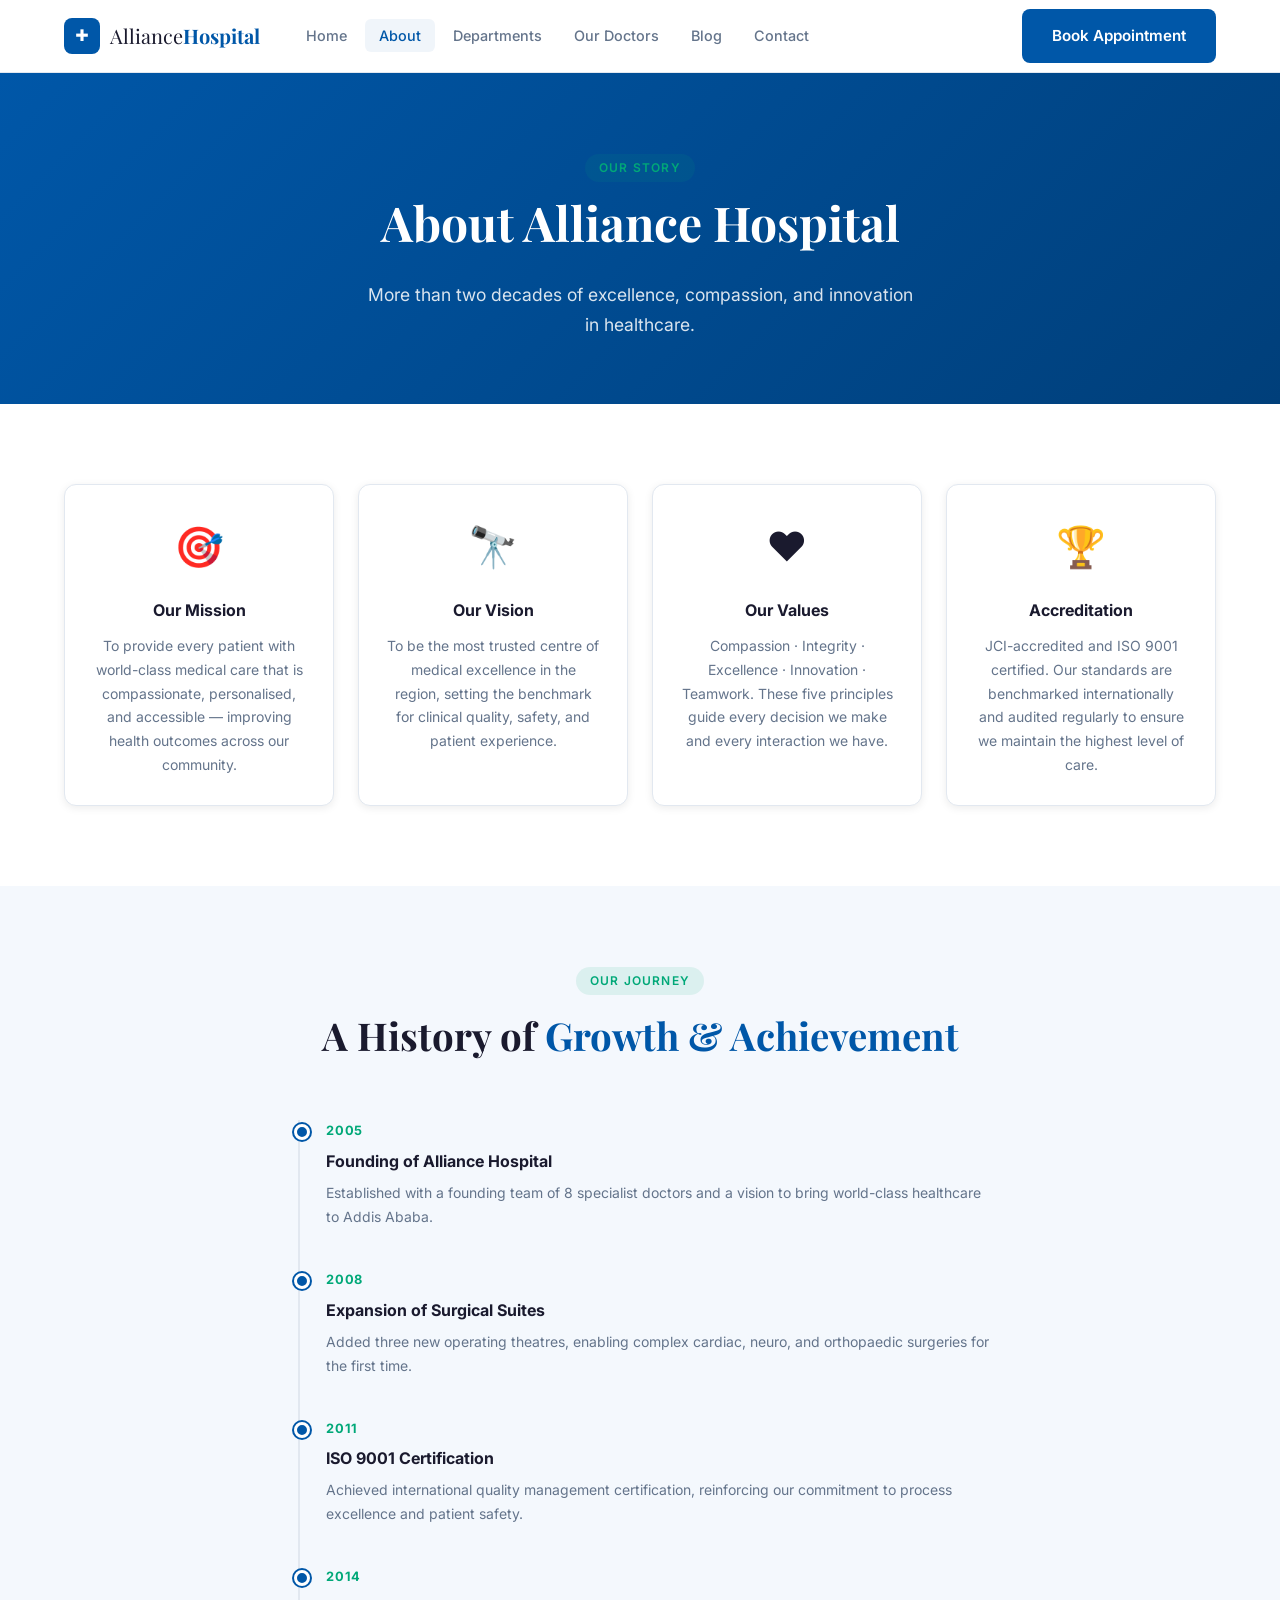
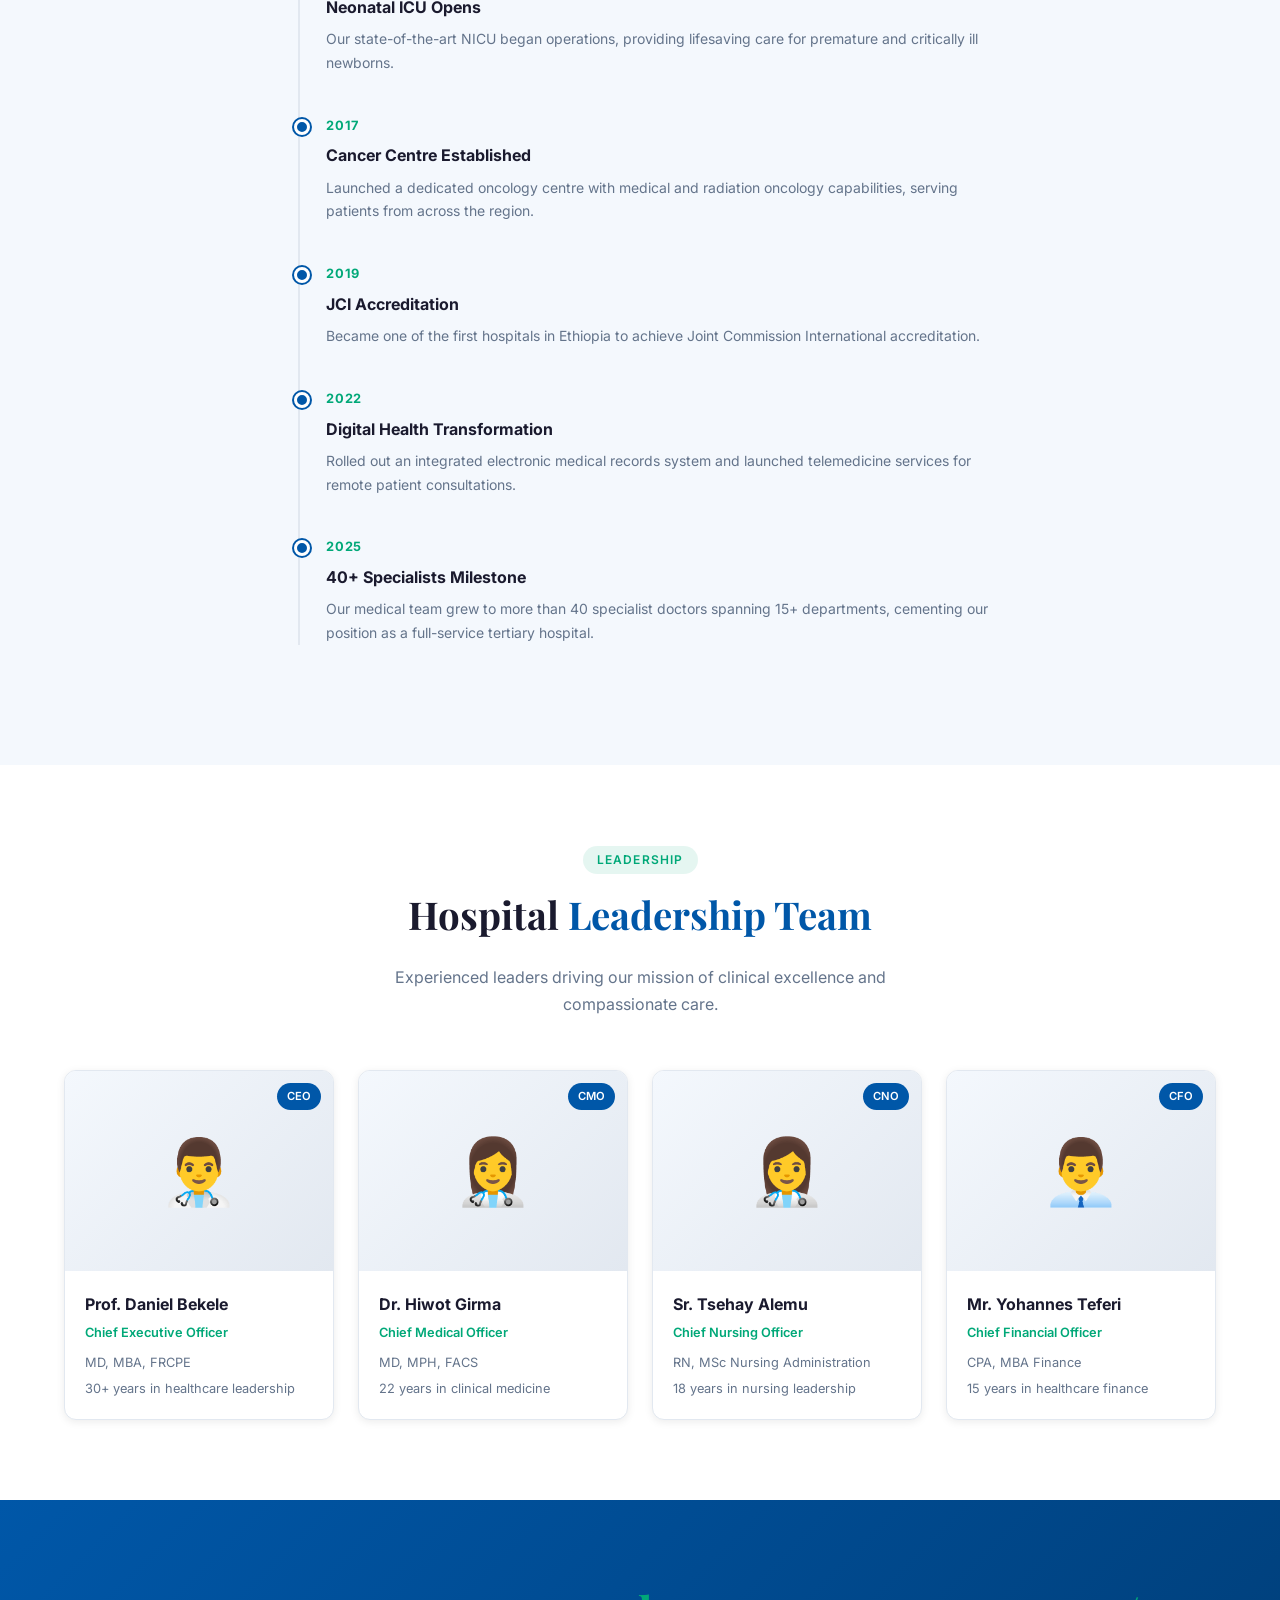
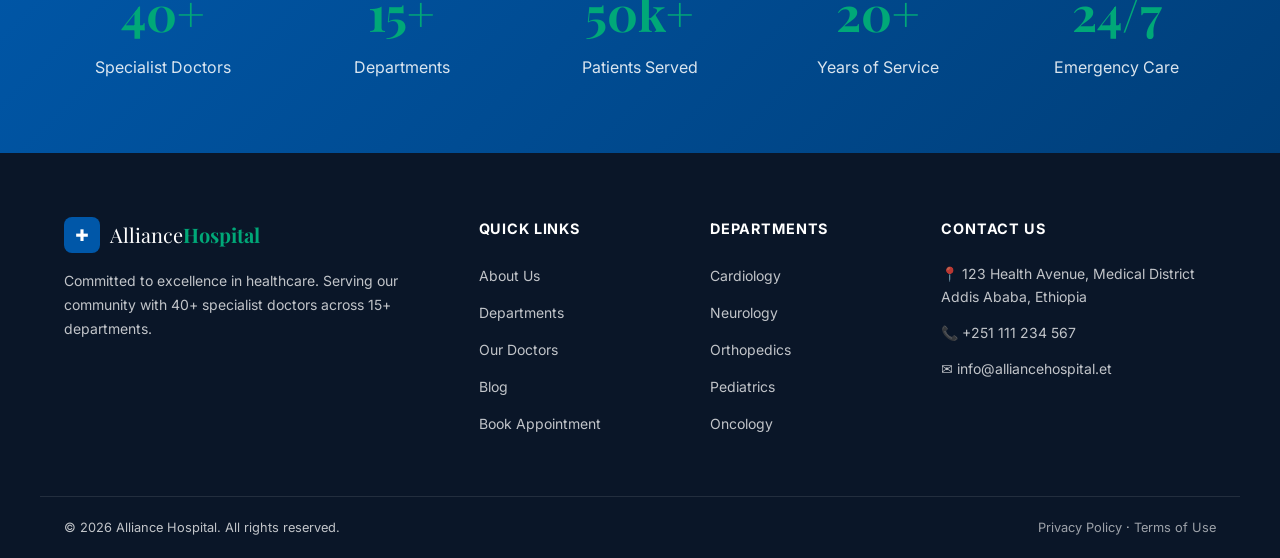
==== about.html @ 514441c6 "Add Alliance Hospital blog — full static website - Homepage with hero, services strip, about snippet" ====
<!DOCTYPE html>
<html lang="en">
<head>
  <meta charset="UTF-8" />
  <meta name="viewport" content="width=device-width, initial-scale=1.0" />
  <title>About Us — Alliance Hospital</title>
  <link rel="stylesheet" href="css/style.css" />
  <link href="https://fonts.googleapis.com/css2?family=Inter:wght@300;400;500;600;700&family=Playfair+Display:wght@400;600;700&display=swap" rel="stylesheet" />
</head>
<body>

  <header class="site-header" id="site-header">
    <div class="container header-inner">
      <a href="index.html" class="logo">
        <span class="logo-icon">✚</span>
        <span class="logo-text">Alliance<strong>Hospital</strong></span>
      </a>
      <nav class="main-nav" id="main-nav">
        <ul>
          <li><a href="index.html">Home</a></li>
          <li><a href="about.html" class="active">About</a></li>
          <li><a href="departments.html">Departments</a></li>
          <li><a href="doctors.html">Our Doctors</a></li>
          <li><a href="blog.html">Blog</a></li>
          <li><a href="contact.html">Contact</a></li>
        </ul>
      </nav>
      <a href="appointment.html" class="btn btn-primary nav-cta">Book Appointment</a>
      <button class="hamburger" id="hamburger" aria-label="Toggle menu"><span></span><span></span><span></span></button>
    </div>
  </header>

  <section class="page-hero">
    <div class="container">
      <span class="section-eyebrow">Our Story</span>
      <h1>About Alliance Hospital</h1>
      <p>More than two decades of excellence, compassion, and innovation in healthcare.</p>
    </div>
  </section>

  <!-- Mission / Vision / Values -->
  <section class="section-pad">
    <div class="container">
      <div class="values-grid">
        <div class="value-card">
          <div class="value-icon">🎯</div>
          <h4>Our Mission</h4>
          <p>To provide every patient with world-class medical care that is compassionate, personalised, and accessible — improving health outcomes across our community.</p>
        </div>
        <div class="value-card">
          <div class="value-icon">🔭</div>
          <h4>Our Vision</h4>
          <p>To be the most trusted centre of medical excellence in the region, setting the benchmark for clinical quality, safety, and patient experience.</p>
        </div>
        <div class="value-card">
          <div class="value-icon">❤️</div>
          <h4>Our Values</h4>
          <p>Compassion · Integrity · Excellence · Innovation · Teamwork. These five principles guide every decision we make and every interaction we have.</p>
        </div>
        <div class="value-card">
          <div class="value-icon">🏆</div>
          <h4>Accreditation</h4>
          <p>JCI-accredited and ISO 9001 certified. Our standards are benchmarked internationally and audited regularly to ensure we maintain the highest level of care.</p>
        </div>
      </div>
    </div>
  </section>

  <!-- Our History -->
  <section class="section-pad bg-light">
    <div class="container">
      <div class="section-header">
        <span class="section-eyebrow">Our Journey</span>
        <h2>A History of <em>Growth &amp; Achievement</em></h2>
      </div>
      <div style="max-width:700px;margin:0 auto">
        <div class="timeline">
          <div class="timeline-item">
            <div class="timeline-year">2005</div>
            <h4>Founding of Alliance Hospital</h4>
            <p>Established with a founding team of 8 specialist doctors and a vision to bring world-class healthcare to Addis Ababa.</p>
          </div>
          <div class="timeline-item">
            <div class="timeline-year">2008</div>
            <h4>Expansion of Surgical Suites</h4>
            <p>Added three new operating theatres, enabling complex cardiac, neuro, and orthopaedic surgeries for the first time.</p>
          </div>
          <div class="timeline-item">
            <div class="timeline-year">2011</div>
            <h4>ISO 9001 Certification</h4>
            <p>Achieved international quality management certification, reinforcing our commitment to process excellence and patient safety.</p>
          </div>
          <div class="timeline-item">
            <div class="timeline-year">2014</div>
            <h4>Neonatal ICU Opens</h4>
            <p>Our state-of-the-art NICU began operations, providing lifesaving care for premature and critically ill newborns.</p>
          </div>
          <div class="timeline-item">
            <div class="timeline-year">2017</div>
            <h4>Cancer Centre Established</h4>
            <p>Launched a dedicated oncology centre with medical and radiation oncology capabilities, serving patients from across the region.</p>
          </div>
          <div class="timeline-item">
            <div class="timeline-year">2019</div>
            <h4>JCI Accreditation</h4>
            <p>Became one of the first hospitals in Ethiopia to achieve Joint Commission International accreditation.</p>
          </div>
          <div class="timeline-item">
            <div class="timeline-year">2022</div>
            <h4>Digital Health Transformation</h4>
            <p>Rolled out an integrated electronic medical records system and launched telemedicine services for remote patient consultations.</p>
          </div>
          <div class="timeline-item">
            <div class="timeline-year">2025</div>
            <h4>40+ Specialists Milestone</h4>
            <p>Our medical team grew to more than 40 specialist doctors spanning 15+ departments, cementing our position as a full-service tertiary hospital.</p>
          </div>
        </div>
      </div>
    </div>
  </section>

  <!-- Leadership -->
  <section class="section-pad">
    <div class="container">
      <div class="section-header">
        <span class="section-eyebrow">Leadership</span>
        <h2>Hospital <em>Leadership Team</em></h2>
        <p>Experienced leaders driving our mission of clinical excellence and compassionate care.</p>
      </div>
      <div class="doctors-grid">
        <div class="doctor-card">
          <div class="doctor-avatar">👨‍⚕️<span class="doctor-dept-tag">CEO</span></div>
          <div class="doctor-info">
            <h4>Prof. Daniel Bekele</h4>
            <p class="specialty">Chief Executive Officer</p>
            <p class="qual">MD, MBA, FRCPE</p>
            <p class="exp">30+ years in healthcare leadership</p>
          </div>
        </div>
        <div class="doctor-card">
          <div class="doctor-avatar">👩‍⚕️<span class="doctor-dept-tag">CMO</span></div>
          <div class="doctor-info">
            <h4>Dr. Hiwot Girma</h4>
            <p class="specialty">Chief Medical Officer</p>
            <p class="qual">MD, MPH, FACS</p>
            <p class="exp">22 years in clinical medicine</p>
          </div>
        </div>
        <div class="doctor-card">
          <div class="doctor-avatar">👩‍⚕️<span class="doctor-dept-tag">CNO</span></div>
          <div class="doctor-info">
            <h4>Sr. Tsehay Alemu</h4>
            <p class="specialty">Chief Nursing Officer</p>
            <p class="qual">RN, MSc Nursing Administration</p>
            <p class="exp">18 years in nursing leadership</p>
          </div>
        </div>
        <div class="doctor-card">
          <div class="doctor-avatar">👨‍💼<span class="doctor-dept-tag">CFO</span></div>
          <div class="doctor-info">
            <h4>Mr. Yohannes Teferi</h4>
            <p class="specialty">Chief Financial Officer</p>
            <p class="qual">CPA, MBA Finance</p>
            <p class="exp">15 years in healthcare finance</p>
          </div>
        </div>
      </div>
    </div>
  </section>

  <!-- Stats Banner -->
  <section class="cta-banner">
    <div class="container">
      <div style="display:grid;grid-template-columns:repeat(auto-fit,minmax(180px,1fr));gap:40px;text-align:center">
        <div><div style="font-size:3rem;font-weight:700;font-family:var(--font-display);color:var(--clr-accent)">40+</div><div style="opacity:.85">Specialist Doctors</div></div>
        <div><div style="font-size:3rem;font-weight:700;font-family:var(--font-display);color:var(--clr-accent)">15+</div><div style="opacity:.85">Departments</div></div>
        <div><div style="font-size:3rem;font-weight:700;font-family:var(--font-display);color:var(--clr-accent)">50k+</div><div style="opacity:.85">Patients Served</div></div>
        <div><div style="font-size:3rem;font-weight:700;font-family:var(--font-display);color:var(--clr-accent)">20+</div><div style="opacity:.85">Years of Service</div></div>
        <div><div style="font-size:3rem;font-weight:700;font-family:var(--font-display);color:var(--clr-accent)">24/7</div><div style="opacity:.85">Emergency Care</div></div>
      </div>
    </div>
  </section>

  <footer class="site-footer">
    <div class="container footer-grid">
      <div class="footer-brand">
        <a href="index.html" class="logo logo-light"><span class="logo-icon">✚</span><span class="logo-text">Alliance<strong>Hospital</strong></span></a>
        <p>Committed to excellence in healthcare. Serving our community with 40+ specialist doctors across 15+ departments.</p>
      </div>
      <div class="footer-links"><h4>Quick Links</h4><ul>
        <li><a href="about.html">About Us</a></li><li><a href="departments.html">Departments</a></li>
        <li><a href="doctors.html">Our Doctors</a></li><li><a href="blog.html">Blog</a></li>
        <li><a href="appointment.html">Book Appointment</a></li>
      </ul></div>
      <div class="footer-links"><h4>Departments</h4><ul>
        <li><a href="departments.html#cardiology">Cardiology</a></li><li><a href="departments.html#neurology">Neurology</a></li>
        <li><a href="departments.html#orthopedics">Orthopedics</a></li><li><a href="departments.html#pediatrics">Pediatrics</a></li>
        <li><a href="departments.html#oncology">Oncology</a></li>
      </ul></div>
      <div class="footer-contact"><h4>Contact Us</h4>
        <p>📍 123 Health Avenue, Medical District<br/>Addis Ababa, Ethiopia</p>
        <p>📞 <a href="tel:+251111234567">+251 111 234 567</a></p>
        <p>✉️ <a href="mailto:info@alliancehospital.et">info@alliancehospital.et</a></p>
      </div>
    </div>
    <div class="footer-bottom"><div class="container"><p>&copy; 2026 Alliance Hospital. All rights reserved.</p><p><a href="#">Privacy Policy</a> · <a href="#">Terms of Use</a></p></div></div>
  </footer>

  <script src="js/data.js"></script>
  <script src="js/main.js"></script>
</body>
</html>
---- css/style.css ----
/* ===== RESET & BASE ===== */
*, *::before, *::after { box-sizing: border-box; margin: 0; padding: 0; }

:root {
  --clr-primary: #0057a8;
  --clr-primary-dark: #003f7a;
  --clr-accent: #00a878;
  --clr-bg: #ffffff;
  --clr-bg-light: #f4f8fd;
  --clr-text: #1a1a2e;
  --clr-text-muted: #64748b;
  --clr-border: #e2e8f0;
  --clr-white: #ffffff;
  --radius: 12px;
  --radius-lg: 20px;
  --shadow-sm: 0 2px 8px rgba(0,0,0,.08);
  --shadow-md: 0 8px 24px rgba(0,0,0,.12);
  --shadow-lg: 0 16px 48px rgba(0,0,0,.16);
  --transition: .25s ease;
  --font-body: 'Inter', system-ui, sans-serif;
  --font-display: 'Playfair Display', Georgia, serif;
}

html { scroll-behavior: smooth; }

body {
  font-family: var(--font-body);
  color: var(--clr-text);
  background: var(--clr-bg);
  line-height: 1.7;
  font-size: 16px;
}

img { max-width: 100%; display: block; }
a { color: inherit; text-decoration: none; }

/* ===== UTILITY ===== */
.container { max-width: 1200px; margin: 0 auto; padding: 0 24px; }
.section-pad { padding: 80px 0; }
.bg-light { background: var(--clr-bg-light); }
em { font-style: normal; color: var(--clr-primary); }

.section-header { text-align: center; margin-bottom: 52px; }
.section-header h2 { font-family: var(--font-display); font-size: clamp(1.8rem,3vw,2.6rem); margin: 8px 0 16px; }
.section-header p { color: var(--clr-text-muted); max-width: 560px; margin: 0 auto; }

.section-eyebrow {
  display: inline-block;
  font-size: .75rem;
  font-weight: 600;
  letter-spacing: .1em;
  text-transform: uppercase;
  color: var(--clr-accent);
  background: rgba(0,168,120,.1);
  padding: 4px 14px;
  border-radius: 999px;
}

.section-footer-cta { text-align: center; margin-top: 48px; }

/* ===== BUTTONS ===== */
.btn {
  display: inline-flex;
  align-items: center;
  gap: 8px;
  padding: 12px 28px;
  border-radius: 8px;
  font-weight: 600;
  font-size: .95rem;
  cursor: pointer;
  border: 2px solid transparent;
  transition: all var(--transition);
}
.btn-lg { padding: 16px 36px; font-size: 1rem; }
.btn-primary { background: var(--clr-primary); color: #fff; }
.btn-primary:hover { background: var(--clr-primary-dark); transform: translateY(-1px); box-shadow: var(--shadow-md); }
.btn-outline { border-color: var(--clr-primary); color: var(--clr-primary); }
.btn-outline:hover { background: var(--clr-primary); color: #fff; }
.btn-white { background: #fff; color: var(--clr-primary); }
.btn-white:hover { background: var(--clr-bg-light); }

/* ===== HEADER ===== */
.site-header {
  position: sticky;
  top: 0;
  z-index: 1000;
  background: rgba(255,255,255,.95);
  backdrop-filter: blur(12px);
  border-bottom: 1px solid var(--clr-border);
  transition: box-shadow var(--transition);
}
.site-header.scrolled { box-shadow: var(--shadow-md); }

.header-inner {
  display: flex;
  align-items: center;
  gap: 32px;
  height: 72px;
}

.logo {
  display: flex;
  align-items: center;
  gap: 10px;
  font-size: 1.25rem;
  white-space: nowrap;
}
.logo-icon {
  width: 36px; height: 36px;
  background: var(--clr-primary);
  color: #fff;
  display: grid; place-items: center;
  border-radius: 8px;
  font-size: 1rem;
  font-weight: 700;
}
.logo-text { font-family: var(--font-display); }
.logo-text strong { color: var(--clr-primary); }
.logo-light .logo-text { color: #fff; }
.logo-light .logo-text strong { color: var(--clr-accent); }

.main-nav { flex: 1; }
.main-nav ul { display: flex; list-style: none; gap: 4px; }
.main-nav a {
  padding: 8px 14px;
  border-radius: 6px;
  font-size: .9rem;
  font-weight: 500;
  color: var(--clr-text-muted);
  transition: all var(--transition);
}
.main-nav a:hover, .main-nav a.active { color: var(--clr-primary); background: rgba(0,87,168,.06); }

.nav-cta { margin-left: auto; }

.hamburger {
  display: none;
  flex-direction: column;
  gap: 5px;
  background: none;
  border: none;
  cursor: pointer;
  margin-left: auto;
  padding: 4px;
}
.hamburger span {
  display: block;
  width: 24px; height: 2px;
  background: var(--clr-text);
  border-radius: 2px;
  transition: var(--transition);
}

/* ===== HERO ===== */
.hero {
  position: relative;
  min-height: 600px;
  display: flex;
  align-items: center;
  background: linear-gradient(135deg, #0057a8 0%, #003f7a 40%, #001f3f 100%);
  overflow: hidden;
}

.hero::before {
  content: '';
  position: absolute;
  inset: 0;
  background: url("data:image/svg+xml,%3Csvg width='60' height='60' viewBox='0 0 60 60' xmlns='http://www.w3.org/2000/svg'%3E%3Cg fill='none' fill-rule='evenodd'%3E%3Cg fill='%23ffffff' fill-opacity='0.03'%3E%3Cpath d='M36 34v-4h-2v4h-4v2h4v4h2v-4h4v-2h-4zm0-30V0h-2v4h-4v2h4v4h2V6h4V4h-4zM6 34v-4H4v4H0v2h4v4h2v-4h4v-2H6zM6 4V0H4v4H0v2h4v4h2V6h4V4H6z'/%3E%3C/g%3E%3C/g%3E%3C/svg%3E");
}

.hero-overlay {
  position: absolute;
  inset: 0;
  background: radial-gradient(ellipse at 70% 50%, rgba(0,168,120,.15) 0%, transparent 60%);
}

.hero-content {
  position: relative;
  z-index: 2;
  padding: 80px 24px;
  color: #fff;
  max-width: 720px;
}

.hero-badge {
  display: inline-block;
  background: rgba(255,255,255,.15);
  border: 1px solid rgba(255,255,255,.3);
  color: #fff;
  font-size: .8rem;
  font-weight: 600;
  letter-spacing: .08em;
  text-transform: uppercase;
  padding: 6px 16px;
  border-radius: 999px;
  margin-bottom: 24px;
}

.hero-content h1 {
  font-family: var(--font-display);
  font-size: clamp(2.2rem, 5vw, 3.8rem);
  line-height: 1.15;
  margin-bottom: 20px;
}
.hero-content h1 em { color: var(--clr-accent); font-style: normal; }

.hero-sub {
  font-size: 1.1rem;
  color: rgba(255,255,255,.85);
  margin-bottom: 36px;
  max-width: 560px;
}

.hero-actions { display: flex; gap: 16px; flex-wrap: wrap; margin-bottom: 56px; }

.hero-stats {
  display: flex;
  gap: 36px;
  flex-wrap: wrap;
  padding-top: 32px;
  border-top: 1px solid rgba(255,255,255,.2);
}
.stat { display: flex; flex-direction: column; }
.stat-num { font-size: 2rem; font-weight: 700; font-family: var(--font-display); color: var(--clr-accent); }
.stat-label { font-size: .8rem; color: rgba(255,255,255,.7); text-transform: uppercase; letter-spacing: .06em; }

/* ===== SERVICES STRIP ===== */
.services-strip { background: var(--clr-bg); }
.services-grid {
  display: grid;
  grid-template-columns: repeat(auto-fit, minmax(180px, 1fr));
  gap: 0;
  border: 1px solid var(--clr-border);
  border-radius: var(--radius-lg);
  overflow: hidden;
  box-shadow: var(--shadow-sm);
  margin: -40px 0 0;
  position: relative;
  z-index: 5;
  background: #fff;
}

.service-card {
  padding: 32px 24px;
  border-right: 1px solid var(--clr-border);
  transition: all var(--transition);
  cursor: default;
}
.service-card:last-child { border-right: none; }
.service-card:hover { background: var(--clr-primary); color: #fff; transform: translateY(-4px); box-shadow: var(--shadow-md); }
.service-icon { font-size: 2rem; margin-bottom: 16px; }
.service-card h3 { font-size: 1rem; font-weight: 600; margin-bottom: 8px; }
.service-card p { font-size: .875rem; color: var(--clr-text-muted); line-height: 1.5; }
.service-card:hover p { color: rgba(255,255,255,.8); }

/* ===== ABOUT ===== */
.about-section { padding-top: 100px; }
.about-grid {
  display: grid;
  grid-template-columns: 1fr 1fr;
  gap: 64px;
  align-items: center;
}

.about-image-wrap {
  position: relative;
}
.about-image-placeholder {
  aspect-ratio: 4/3;
  background: linear-gradient(135deg, var(--clr-primary) 0%, var(--clr-primary-dark) 100%);
  border-radius: var(--radius-lg);
  display: flex;
  flex-direction: column;
  align-items: center;
  justify-content: center;
  color: #fff;
  font-weight: 600;
  font-size: 1rem;
  gap: 12px;
}
.big-icon { font-size: 4rem; }

.about-badge-float {
  position: absolute;
  bottom: -20px;
  right: -20px;
  background: var(--clr-accent);
  color: #fff;
  border-radius: var(--radius);
  padding: 20px 28px;
  text-align: center;
  box-shadow: var(--shadow-lg);
}
.badge-num { display: block; font-size: 2.5rem; font-weight: 700; font-family: var(--font-display); line-height: 1; }
.badge-text { font-size: .8rem; text-transform: uppercase; letter-spacing: .06em; opacity: .9; }

.about-text { }
.about-text h2 { font-family: var(--font-display); font-size: clamp(1.8rem, 3vw, 2.4rem); margin: 8px 0 20px; }
.about-text p { color: var(--clr-text-muted); margin-bottom: 16px; }

.check-list { list-style: none; margin: 24px 0 32px; }
.check-list li {
  padding: 8px 0 8px 28px;
  position: relative;
  font-size: .9rem;
  border-bottom: 1px solid var(--clr-border);
}
.check-list li::before {
  content: '✓';
  position: absolute;
  left: 0;
  color: var(--clr-accent);
  font-weight: 700;
}

/* ===== DOCTORS ===== */
.doctors-grid {
  display: grid;
  grid-template-columns: repeat(auto-fill, minmax(220px, 1fr));
  gap: 24px;
}

.doctor-card {
  background: #fff;
  border-radius: var(--radius);
  overflow: hidden;
  box-shadow: var(--shadow-sm);
  transition: all var(--transition);
  border: 1px solid var(--clr-border);
}
.doctor-card:hover { transform: translateY(-6px); box-shadow: var(--shadow-lg); }

.doctor-avatar {
  height: 200px;
  background: linear-gradient(135deg, var(--clr-bg-light), var(--clr-border));
  display: flex;
  align-items: center;
  justify-content: center;
  font-size: 4rem;
  position: relative;
}
.doctor-dept-tag {
  position: absolute;
  top: 12px;
  right: 12px;
  background: var(--clr-primary);
  color: #fff;
  font-size: .7rem;
  font-weight: 600;
  padding: 4px 10px;
  border-radius: 999px;
}

.doctor-info { padding: 20px; }
.doctor-info h4 { font-size: 1rem; font-weight: 700; margin-bottom: 4px; }
.doctor-info .specialty { font-size: .8rem; color: var(--clr-accent); font-weight: 600; margin-bottom: 8px; }
.doctor-info .qual { font-size: .8rem; color: var(--clr-text-muted); }
.doctor-info .exp { font-size: .8rem; color: var(--clr-text-muted); margin-top: 4px; }

/* ===== BLOG ===== */
.blog-grid {
  display: grid;
  grid-template-columns: repeat(auto-fill, minmax(320px, 1fr));
  gap: 32px;
}

.blog-card {
  background: #fff;
  border-radius: var(--radius);
  overflow: hidden;
  box-shadow: var(--shadow-sm);
  border: 1px solid var(--clr-border);
  transition: all var(--transition);
  display: flex;
  flex-direction: column;
}
.blog-card:hover { transform: translateY(-4px); box-shadow: var(--shadow-md); }

.blog-card-img {
  height: 200px;
  background: linear-gradient(135deg, var(--clr-primary), var(--clr-accent));
  display: flex;
  align-items: center;
  justify-content: center;
  font-size: 3rem;
  color: rgba(255,255,255,.6);
  position: relative;
}
.blog-card-cat {
  position: absolute;
  bottom: 12px;
  left: 16px;
  background: rgba(0,0,0,.5);
  color: #fff;
  font-size: .7rem;
  font-weight: 600;
  text-transform: uppercase;
  letter-spacing: .06em;
  padding: 4px 10px;
  border-radius: 999px;
}

.blog-card-body { padding: 24px; flex: 1; display: flex; flex-direction: column; }
.blog-meta { font-size: .8rem; color: var(--clr-text-muted); margin-bottom: 12px; display: flex; gap: 12px; }
.blog-card-body h3 { font-family: var(--font-display); font-size: 1.15rem; margin-bottom: 12px; line-height: 1.4; }
.blog-card-body p { font-size: .875rem; color: var(--clr-text-muted); line-height: 1.6; flex: 1; }
.blog-read-more { display: inline-flex; align-items: center; gap: 6px; margin-top: 20px; font-size: .875rem; font-weight: 600; color: var(--clr-primary); }
.blog-read-more:hover { gap: 10px; }

/* ===== TESTIMONIALS ===== */
.testimonials-grid {
  display: grid;
  grid-template-columns: repeat(auto-fit, minmax(280px, 1fr));
  gap: 28px;
}

.testimonial-card {
  background: #fff;
  border-radius: var(--radius);
  padding: 32px;
  box-shadow: var(--shadow-sm);
  border: 1px solid var(--clr-border);
  position: relative;
}
.testimonial-card::before {
  content: '"';
  position: absolute;
  top: 16px;
  right: 24px;
  font-size: 5rem;
  font-family: var(--font-display);
  color: var(--clr-border);
  line-height: 1;
}
.testimonial-card p { font-size: .95rem; line-height: 1.7; color: var(--clr-text-muted); margin-bottom: 24px; font-style: italic; }

.testimonial-author { display: flex; align-items: center; gap: 14px; margin-bottom: 16px; }
.author-avatar {
  width: 44px; height: 44px;
  background: var(--clr-primary);
  color: #fff;
  border-radius: 50%;
  display: grid; place-items: center;
  font-weight: 700;
  font-size: 1.1rem;
}
.testimonial-author strong { display: block; }
.testimonial-author small { color: var(--clr-text-muted); font-size: .8rem; }
.stars { color: #f59e0b; letter-spacing: 2px; }

/* ===== CTA BANNER ===== */
.cta-banner {
  background: linear-gradient(135deg, var(--clr-primary), var(--clr-primary-dark));
  color: #fff;
  padding: 72px 0;
}
.cta-inner { display: flex; align-items: center; justify-content: space-between; gap: 32px; flex-wrap: wrap; }
.cta-text h2 { font-family: var(--font-display); font-size: clamp(1.6rem, 3vw, 2.2rem); margin-bottom: 8px; }
.cta-text p { opacity: .85; }

/* ===== FOOTER ===== */
.site-footer {
  background: #0a1628;
  color: rgba(255,255,255,.75);
  padding: 64px 0 0;
}
.footer-grid {
  display: grid;
  grid-template-columns: 2fr 1fr 1fr 1.5fr;
  gap: 48px;
  padding-bottom: 48px;
  border-bottom: 1px solid rgba(255,255,255,.1);
}
.footer-brand p { font-size: .875rem; line-height: 1.7; margin: 16px 0 24px; }
.social-links { display: flex; gap: 12px; }
.social-links a {
  width: 36px; height: 36px;
  background: rgba(255,255,255,.1);
  border-radius: 50%;
  display: grid; place-items: center;
  font-size: .8rem;
  font-weight: 700;
  transition: background var(--transition);
}
.social-links a:hover { background: var(--clr-primary); }

.footer-links h4, .footer-contact h4 { color: #fff; font-size: .9rem; margin-bottom: 20px; text-transform: uppercase; letter-spacing: .06em; }
.footer-links ul { list-style: none; }
.footer-links li { margin-bottom: 10px; }
.footer-links a { font-size: .875rem; transition: color var(--transition); }
.footer-links a:hover { color: var(--clr-accent); }

.footer-contact p { font-size: .875rem; margin-bottom: 12px; }
.footer-contact a { color: rgba(255,255,255,.75); transition: color var(--transition); }
.footer-contact a:hover { color: var(--clr-accent); }

.footer-bottom {
  padding: 20px 0;
  display: block;
}
.footer-bottom .container {
  display: flex;
  justify-content: space-between;
  align-items: center;
  flex-wrap: wrap;
  gap: 8px;
}
.footer-bottom p { font-size: .8rem; }
.footer-bottom a { color: rgba(255,255,255,.6); transition: color var(--transition); }
.footer-bottom a:hover { color: #fff; }

/* ===== PAGE HERO (inner pages) ===== */
.page-hero {
  background: linear-gradient(135deg, var(--clr-primary), var(--clr-primary-dark));
  color: #fff;
  padding: 80px 0 64px;
  text-align: center;
}
.page-hero h1 { font-family: var(--font-display); font-size: clamp(2rem, 4vw, 3rem); margin-bottom: 16px; }
.page-hero p { font-size: 1.1rem; opacity: .85; max-width: 560px; margin: 0 auto; }

/* ===== DEPARTMENTS PAGE ===== */
.dept-grid {
  display: grid;
  grid-template-columns: repeat(auto-fill, minmax(260px, 1fr));
  gap: 24px;
}
.dept-card {
  background: #fff;
  border-radius: var(--radius);
  padding: 32px 28px;
  box-shadow: var(--shadow-sm);
  border: 1px solid var(--clr-border);
  transition: all var(--transition);
}
.dept-card:hover { transform: translateY(-4px); box-shadow: var(--shadow-md); border-color: var(--clr-primary); }
.dept-icon { font-size: 2.5rem; margin-bottom: 16px; }
.dept-card h3 { font-size: 1.1rem; font-weight: 700; margin-bottom: 10px; }
.dept-card p { font-size: .875rem; color: var(--clr-text-muted); line-height: 1.6; margin-bottom: 16px; }
.dept-card .doctor-count { font-size: .8rem; font-weight: 600; color: var(--clr-accent); }

/* ===== BLOG PAGE ===== */
.blog-page-grid {
  display: grid;
  grid-template-columns: 1fr 320px;
  gap: 48px;
  align-items: start;
}
.blog-posts-list { display: flex; flex-direction: column; gap: 32px; }
.blog-post-card {
  display: grid;
  grid-template-columns: 200px 1fr;
  gap: 24px;
  background: #fff;
  border-radius: var(--radius);
  overflow: hidden;
  box-shadow: var(--shadow-sm);
  border: 1px solid var(--clr-border);
  transition: all var(--transition);
}
.blog-post-card:hover { box-shadow: var(--shadow-md); transform: translateX(4px); }
.blog-post-img {
  background: linear-gradient(135deg, var(--clr-primary), var(--clr-accent));
  display: flex; align-items: center; justify-content: center; font-size: 3rem;
}
.blog-post-body { padding: 24px; }

/* Sidebar */
.sidebar-widget { background: #fff; border-radius: var(--radius); padding: 28px; border: 1px solid var(--clr-border); margin-bottom: 28px; }
.sidebar-widget h4 { font-size: 1rem; font-weight: 700; margin-bottom: 20px; padding-bottom: 12px; border-bottom: 2px solid var(--clr-primary); }
.sidebar-categories { list-style: none; }
.sidebar-categories li { padding: 10px 0; border-bottom: 1px solid var(--clr-border); font-size: .875rem; display: flex; justify-content: space-between; }
.sidebar-categories span { background: var(--clr-bg-light); border-radius: 999px; padding: 2px 10px; font-size: .75rem; font-weight: 600; color: var(--clr-primary); }

/* ===== APPOINTMENT PAGE ===== */
.appointment-section { padding: 80px 0; }
.appointment-grid { display: grid; grid-template-columns: 1fr 1fr; gap: 64px; align-items: start; }
.appt-form { background: #fff; border-radius: var(--radius-lg); padding: 40px; box-shadow: var(--shadow-md); border: 1px solid var(--clr-border); }
.appt-form h3 { font-family: var(--font-display); font-size: 1.6rem; margin-bottom: 8px; }
.appt-form .form-intro { color: var(--clr-text-muted); margin-bottom: 32px; font-size: .9rem; }

.form-group { margin-bottom: 20px; }
.form-group label { display: block; font-size: .875rem; font-weight: 600; margin-bottom: 6px; color: var(--clr-text); }
.form-group input,
.form-group select,
.form-group textarea {
  width: 100%;
  padding: 12px 16px;
  border: 1.5px solid var(--clr-border);
  border-radius: 8px;
  font-family: inherit;
  font-size: .9rem;
  transition: border-color var(--transition);
  background: #fff;
  color: var(--clr-text);
}
.form-group input:focus,
.form-group select:focus,
.form-group textarea:focus {
  outline: none;
  border-color: var(--clr-primary);
  box-shadow: 0 0 0 3px rgba(0,87,168,.1);
}
.form-group textarea { resize: vertical; min-height: 120px; }
.form-row { display: grid; grid-template-columns: 1fr 1fr; gap: 16px; }

.appt-info h3 { font-family: var(--font-display); font-size: 1.6rem; margin-bottom: 20px; }
.contact-info-card { background: var(--clr-bg-light); border-radius: var(--radius); padding: 24px; margin-bottom: 20px; border: 1px solid var(--clr-border); }
.contact-info-card h4 { font-size: .9rem; color: var(--clr-text-muted); margin-bottom: 4px; }
.contact-info-card p { font-weight: 600; }

/* ===== CONTACT PAGE ===== */
.contact-section { padding: 80px 0; }
.contact-grid { display: grid; grid-template-columns: 1fr 1fr; gap: 64px; }
.contact-form-wrap { background: #fff; border-radius: var(--radius-lg); padding: 40px; box-shadow: var(--shadow-sm); border: 1px solid var(--clr-border); }
.contact-form-wrap h3 { font-family: var(--font-display); font-size: 1.6rem; margin-bottom: 28px; }

.map-placeholder {
  height: 300px;
  background: linear-gradient(135deg, var(--clr-primary), var(--clr-primary-dark));
  border-radius: var(--radius);
  display: flex; align-items: center; justify-content: center;
  color: rgba(255,255,255,.6); font-size: 3rem; margin-top: 24px;
}

/* ===== SUCCESS MESSAGE ===== */
.success-message {
  display: none;
  background: rgba(0,168,120,.1);
  border: 1.5px solid var(--clr-accent);
  border-radius: 8px;
  padding: 16px 20px;
  color: var(--clr-accent);
  font-weight: 600;
  margin-top: 16px;
  font-size: .9rem;
}

/* ===== ABOUT PAGE ===== */
.timeline { position: relative; padding-left: 36px; }
.timeline::before { content: ''; position: absolute; left: 8px; top: 0; bottom: 0; width: 2px; background: var(--clr-border); }
.timeline-item { position: relative; margin-bottom: 40px; }
.timeline-item::before {
  content: '';
  position: absolute;
  left: -32px;
  top: 4px;
  width: 16px; height: 16px;
  background: var(--clr-primary);
  border-radius: 50%;
  border: 3px solid #fff;
  box-shadow: 0 0 0 2px var(--clr-primary);
}
.timeline-year { font-size: .8rem; font-weight: 700; color: var(--clr-accent); text-transform: uppercase; letter-spacing: .06em; margin-bottom: 6px; }
.timeline-item h4 { font-size: 1rem; font-weight: 700; margin-bottom: 6px; }
.timeline-item p { font-size: .875rem; color: var(--clr-text-muted); }

.values-grid { display: grid; grid-template-columns: repeat(auto-fit, minmax(220px, 1fr)); gap: 24px; }
.value-card { background: #fff; border-radius: var(--radius); padding: 28px; text-align: center; box-shadow: var(--shadow-sm); border: 1px solid var(--clr-border); }
.value-icon { font-size: 2.5rem; margin-bottom: 16px; }
.value-card h4 { font-size: 1rem; font-weight: 700; margin-bottom: 10px; }
.value-card p { font-size: .875rem; color: var(--clr-text-muted); }

/* ===== BLOG POST PAGE ===== */
.post-content { max-width: 800px; margin: 0 auto; }
.post-content h2 { font-family: var(--font-display); font-size: 1.6rem; margin: 36px 0 16px; color: var(--clr-primary); }
.post-content h3 { font-size: 1.2rem; font-weight: 700; margin: 28px 0 12px; }
.post-content p { margin-bottom: 18px; line-height: 1.8; color: var(--clr-text-muted); }
.post-content ul, .post-content ol { margin: 0 0 18px 24px; }
.post-content li { margin-bottom: 8px; color: var(--clr-text-muted); line-height: 1.7; }
.post-hero-img { height: 400px; background: linear-gradient(135deg, var(--clr-primary), var(--clr-accent)); border-radius: var(--radius-lg); display: flex; align-items: center; justify-content: center; font-size: 5rem; margin-bottom: 40px; }
.post-meta { display: flex; gap: 20px; align-items: center; flex-wrap: wrap; margin-bottom: 32px; }
.post-meta .author { display: flex; align-items: center; gap: 10px; }
.post-meta .author-pic { width: 40px; height: 40px; background: var(--clr-primary); border-radius: 50%; display: grid; place-items: center; color: #fff; font-weight: 700; }
.post-meta .date, .post-meta .read-time { font-size: .85rem; color: var(--clr-text-muted); }
.callout { background: rgba(0,87,168,.06); border-left: 4px solid var(--clr-primary); border-radius: 0 8px 8px 0; padding: 20px 24px; margin: 28px 0; }
.callout p { color: var(--clr-text); margin: 0; font-weight: 500; }

/* ===== RESPONSIVE ===== */
@media (max-width: 1024px) {
  .about-grid, .appointment-grid, .contact-grid { grid-template-columns: 1fr; gap: 40px; }
  .about-badge-float { bottom: -16px; right: -8px; }
  .footer-grid { grid-template-columns: 1fr 1fr; }
  .blog-page-grid { grid-template-columns: 1fr; }
  .blog-post-card { grid-template-columns: 1fr; }
  .blog-post-img { height: 180px; }
}

@media (max-width: 768px) {
  .main-nav, .nav-cta { display: none; }
  .hamburger { display: flex; }

  .main-nav.open {
    display: block;
    position: fixed;
    top: 72px;
    left: 0; right: 0;
    background: #fff;
    border-top: 1px solid var(--clr-border);
    box-shadow: var(--shadow-lg);
    z-index: 999;
    padding: 20px;
  }
  .main-nav.open ul { flex-direction: column; gap: 0; }
  .main-nav.open a { display: block; padding: 14px 16px; font-size: 1rem; border-radius: 8px; }

  .hero-content { padding: 60px 24px 40px; }
  .hero-stats { gap: 20px; }

  .services-grid { grid-template-columns: 1fr 1fr; margin: -20px 24px 0; }
  .service-card { border-right: none; border-bottom: 1px solid var(--clr-border); }

  .footer-grid { grid-template-columns: 1fr; gap: 32px; }
  .cta-inner { text-align: center; justify-content: center; }

  .form-row { grid-template-columns: 1fr; }
}

@media (max-width: 480px) {
  .services-grid { grid-template-columns: 1fr; margin: -16px 16px 0; }
  .hero-actions { flex-direction: column; }
  .doctors-grid { grid-template-columns: 1fr 1fr; }
}
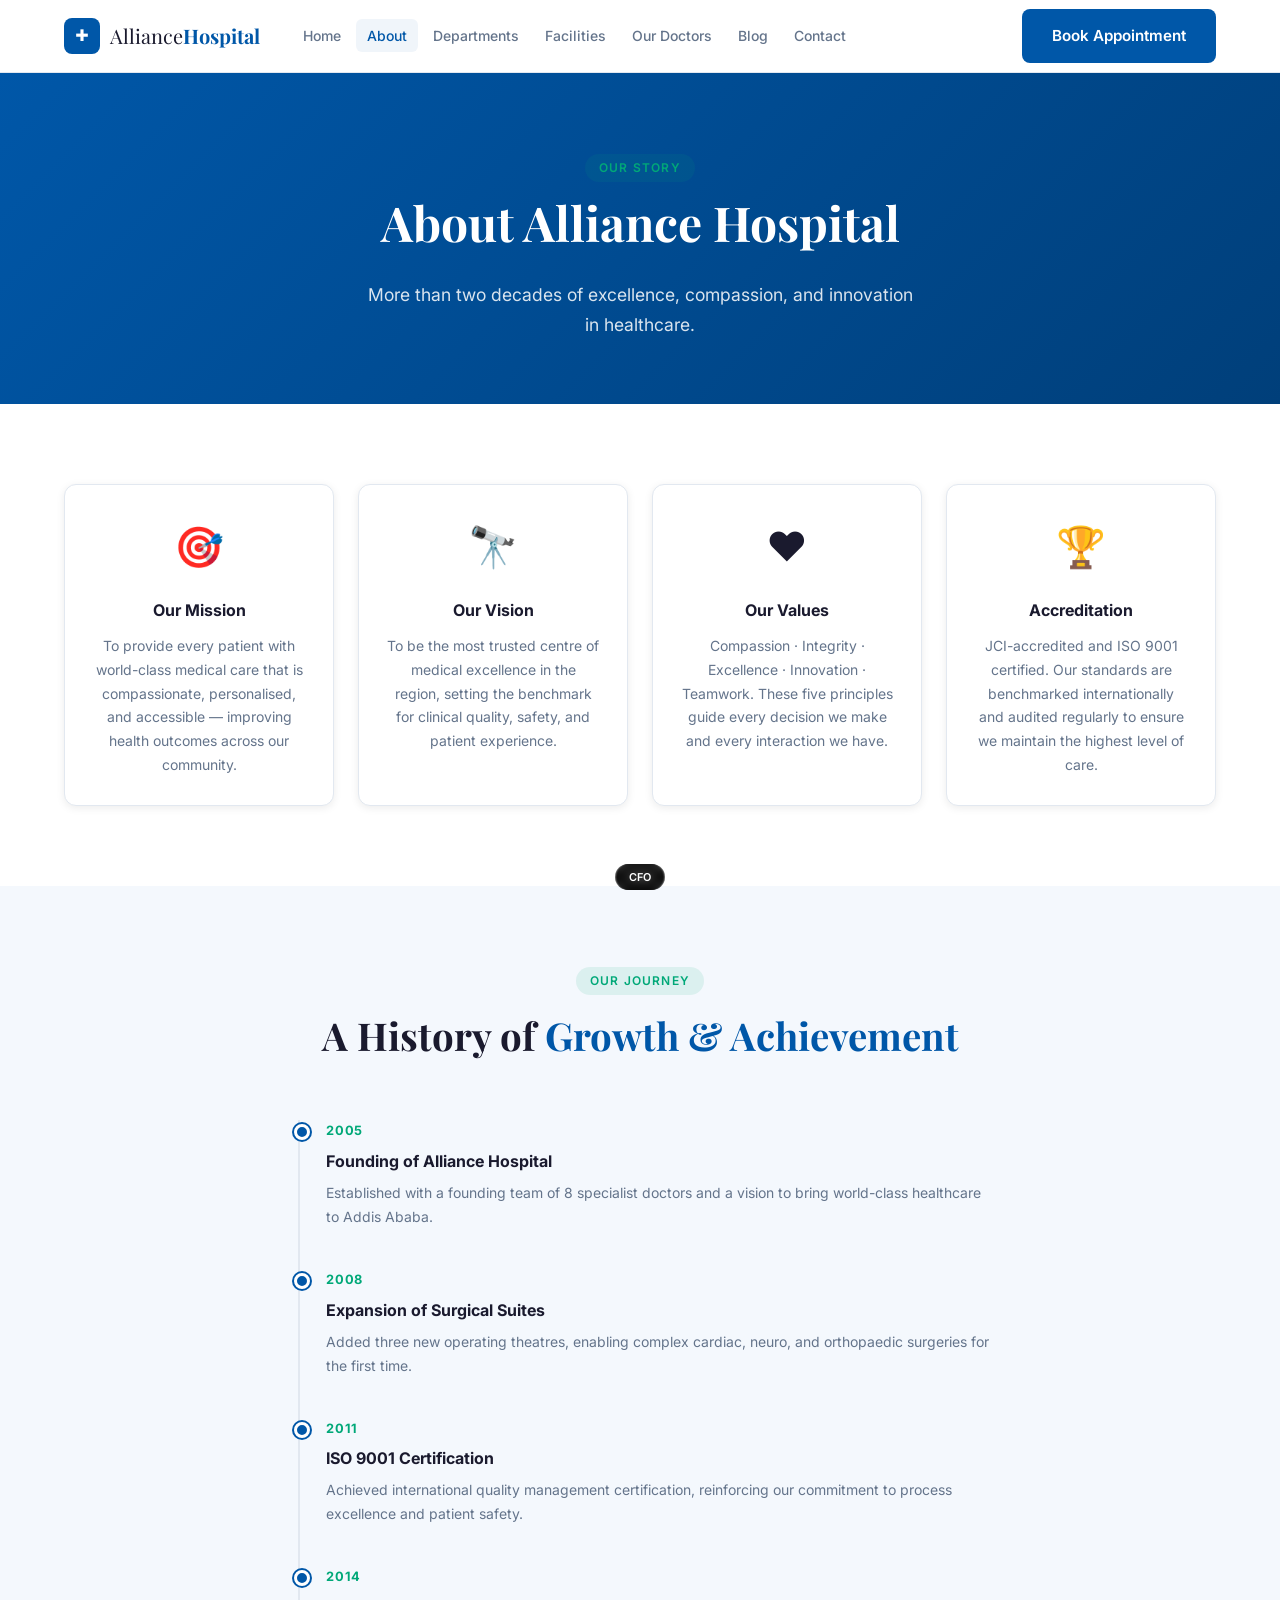
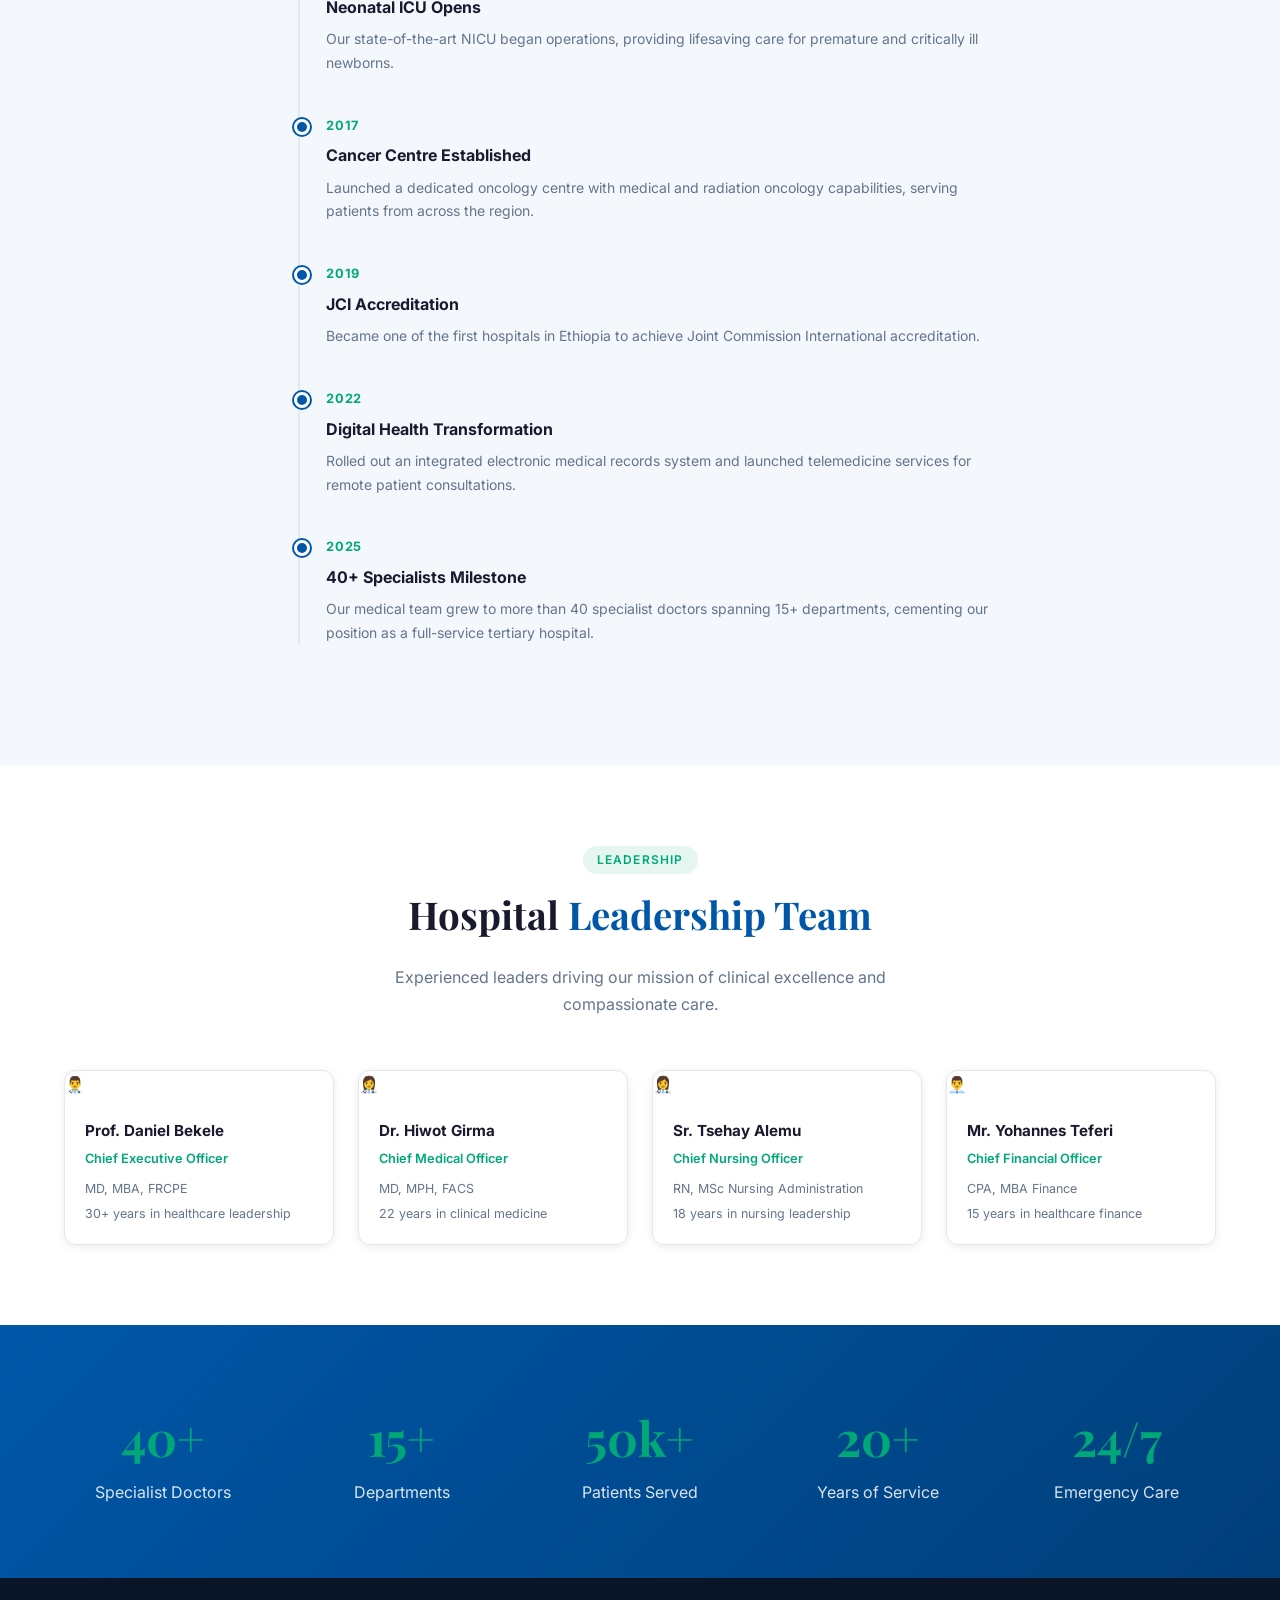
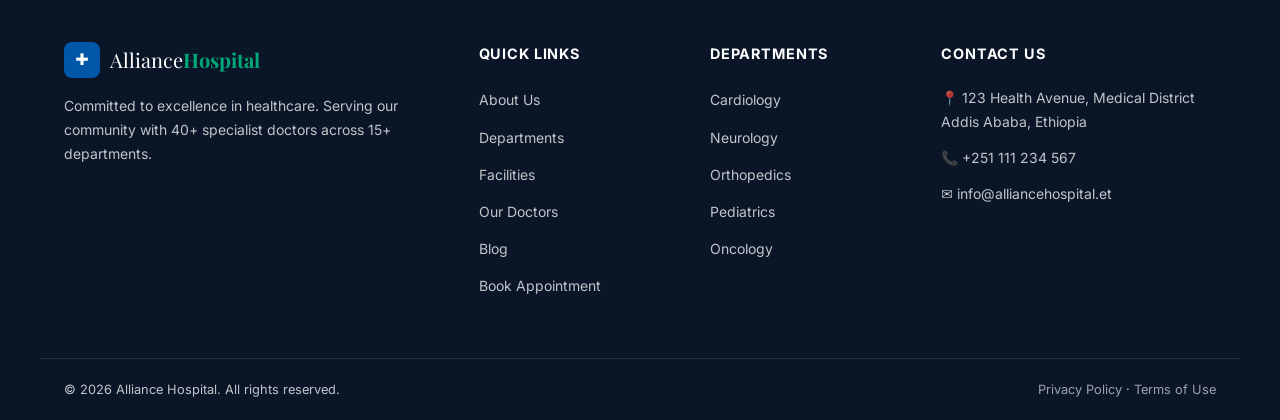
==== commit cb6737e0: "Add facilities page, photo-style doctor cards, pharmacy, lab & equipment sections - New facilities.h" ====
--- a/about.html
+++ b/about.html
@@ -20,6 +20,7 @@
           <li><a href="index.html">Home</a></li>
           <li><a href="about.html" class="active">About</a></li>
           <li><a href="departments.html">Departments</a></li>
+          <li><a href="facilities.html">Facilities</a></li>
           <li><a href="doctors.html">Our Doctors</a></li>
           <li><a href="blog.html">Blog</a></li>
           <li><a href="contact.html">Contact</a></li>
@@ -190,6 +191,7 @@
       </div>
       <div class="footer-links"><h4>Quick Links</h4><ul>
         <li><a href="about.html">About Us</a></li><li><a href="departments.html">Departments</a></li>
+          <li><a href="facilities.html">Facilities</a></li>
         <li><a href="doctors.html">Our Doctors</a></li><li><a href="blog.html">Blog</a></li>
         <li><a href="appointment.html">Book Appointment</a></li>
       </ul></div>
--- a/css/style.css
+++ b/css/style.css
@@ -122,9 +122,9 @@
 .main-nav { flex: 1; }
 .main-nav ul { display: flex; list-style: none; gap: 4px; }
 .main-nav a {
-  padding: 8px 14px;
+  padding: 8px 11px;
   border-radius: 6px;
-  font-size: .9rem;
+  font-size: .875rem;
   font-weight: 500;
   color: var(--clr-text-muted);
   transition: all var(--transition);
@@ -330,32 +330,247 @@
 }
 .doctor-card:hover { transform: translateY(-6px); box-shadow: var(--shadow-lg); }
 
-.doctor-avatar {
-  height: 200px;
-  background: linear-gradient(135deg, var(--clr-bg-light), var(--clr-border));
-  display: flex;
+/* Photo-style avatar area */
+.doctor-photo-area {
+  height: 220px;
+  display: flex;
+  flex-direction: column;
   align-items: center;
   justify-content: center;
-  font-size: 4rem;
   position: relative;
+  overflow: hidden;
+}
+.doctor-photo-area::after {
+  content: '';
+  position: absolute;
+  bottom: 0; left: 0; right: 0;
+  height: 60px;
+  background: linear-gradient(to top, rgba(0,0,0,.35), transparent);
+}
+.doctor-initials {
+  width: 110px;
+  height: 110px;
+  border-radius: 50%;
+  background: rgba(255,255,255,.18);
+  border: 3px solid rgba(255,255,255,.45);
+  display: grid;
+  place-items: center;
+  font-size: 2.6rem;
+  font-weight: 700;
+  font-family: var(--font-display);
+  color: #fff;
+  letter-spacing: -2px;
+  box-shadow: 0 8px 24px rgba(0,0,0,.25);
 }
 .doctor-dept-tag {
   position: absolute;
-  top: 12px;
-  right: 12px;
-  background: var(--clr-primary);
-  color: #fff;
-  font-size: .7rem;
+  bottom: 10px;
+  left: 50%;
+  transform: translateX(-50%);
+  z-index: 1;
+  background: rgba(0,0,0,.55);
+  backdrop-filter: blur(4px);
+  color: #fff;
+  font-size: .68rem;
   font-weight: 600;
-  padding: 4px 10px;
+  padding: 4px 12px;
   border-radius: 999px;
+  white-space: nowrap;
+  max-width: 90%;
+  overflow: hidden;
+  text-overflow: ellipsis;
 }
 
 .doctor-info { padding: 20px; }
-.doctor-info h4 { font-size: 1rem; font-weight: 700; margin-bottom: 4px; }
+.doctor-info h4 { font-size: .95rem; font-weight: 700; margin-bottom: 4px; }
 .doctor-info .specialty { font-size: .8rem; color: var(--clr-accent); font-weight: 600; margin-bottom: 8px; }
-.doctor-info .qual { font-size: .8rem; color: var(--clr-text-muted); }
-.doctor-info .exp { font-size: .8rem; color: var(--clr-text-muted); margin-top: 4px; }
+.doctor-info .qual { font-size: .78rem; color: var(--clr-text-muted); }
+.doctor-info .exp { font-size: .78rem; color: var(--clr-text-muted); margin-top: 4px; }
+
+/* ===== STAFF CARDS (pharmacy & lab) ===== */
+.staff-grid {
+  display: grid;
+  grid-template-columns: repeat(auto-fill, minmax(200px, 1fr));
+  gap: 24px;
+}
+
+.staff-card {
+  background: #fff;
+  border-radius: var(--radius);
+  overflow: hidden;
+  box-shadow: var(--shadow-sm);
+  border: 1px solid var(--clr-border);
+  transition: all var(--transition);
+  text-align: center;
+}
+.staff-card:hover { transform: translateY(-5px); box-shadow: var(--shadow-md); }
+
+.staff-photo {
+  height: 170px;
+  display: flex;
+  align-items: center;
+  justify-content: center;
+  position: relative;
+  overflow: hidden;
+}
+.staff-photo::after {
+  content: '';
+  position: absolute;
+  bottom: 0; left: 0; right: 0;
+  height: 50px;
+  background: linear-gradient(to top, rgba(0,0,0,.3), transparent);
+}
+.staff-initials {
+  width: 90px;
+  height: 90px;
+  border-radius: 50%;
+  background: rgba(255,255,255,.2);
+  border: 3px solid rgba(255,255,255,.4);
+  display: grid;
+  place-items: center;
+  font-size: 2rem;
+  font-weight: 700;
+  font-family: var(--font-display);
+  color: #fff;
+  letter-spacing: -1px;
+  box-shadow: 0 6px 18px rgba(0,0,0,.2);
+}
+.staff-role-tag {
+  position: absolute;
+  bottom: 8px;
+  left: 50%;
+  transform: translateX(-50%);
+  z-index: 1;
+  background: rgba(0,0,0,.5);
+  color: #fff;
+  font-size: .65rem;
+  font-weight: 600;
+  padding: 3px 10px;
+  border-radius: 999px;
+  white-space: nowrap;
+  max-width: 92%;
+  overflow: hidden;
+  text-overflow: ellipsis;
+}
+.staff-info { padding: 18px 16px; }
+.staff-info h4 { font-size: .9rem; font-weight: 700; margin-bottom: 4px; color: var(--clr-text); }
+.staff-info .staff-title { font-size: .78rem; color: var(--clr-accent); font-weight: 600; margin-bottom: 6px; }
+.staff-info .staff-qual { font-size: .75rem; color: var(--clr-text-muted); margin-bottom: 3px; line-height: 1.5; }
+.staff-info .staff-exp { font-size: .75rem; color: var(--clr-text-muted); }
+
+/* ===== EQUIPMENT CARDS ===== */
+.equipment-grid {
+  display: grid;
+  grid-template-columns: repeat(auto-fit, minmax(260px, 1fr));
+  gap: 32px;
+}
+
+.equipment-card {
+  border-radius: var(--radius-lg);
+  overflow: hidden;
+  box-shadow: var(--shadow-md);
+  border: 1px solid var(--clr-border);
+  background: #fff;
+  transition: all var(--transition);
+  display: flex;
+  flex-direction: column;
+}
+.equipment-card:hover { transform: translateY(-6px); box-shadow: var(--shadow-lg); }
+
+.equipment-img {
+  height: 240px;
+  display: flex;
+  flex-direction: column;
+  align-items: center;
+  justify-content: center;
+  gap: 14px;
+  position: relative;
+  overflow: hidden;
+}
+.equipment-img::before {
+  content: '';
+  position: absolute;
+  inset: 0;
+  background: radial-gradient(ellipse at 30% 30%, rgba(255,255,255,.12) 0%, transparent 60%);
+}
+.equipment-pattern {
+  position: absolute;
+  inset: 0;
+  opacity: .04;
+  background-image: repeating-linear-gradient(
+    45deg,
+    #fff 0, #fff 1px,
+    transparent 0, transparent 50%
+  );
+  background-size: 14px 14px;
+}
+.equipment-stat-bubble {
+  position: absolute;
+  top: 16px;
+  right: 16px;
+  background: rgba(255,255,255,.2);
+  backdrop-filter: blur(4px);
+  border: 1px solid rgba(255,255,255,.3);
+  border-radius: var(--radius);
+  padding: 8px 14px;
+  text-align: center;
+  color: #fff;
+  z-index: 2;
+}
+.stat-bubble-num { display: block; font-size: 1.3rem; font-weight: 700; font-family: var(--font-display); line-height: 1; }
+.stat-bubble-label { display: block; font-size: .62rem; text-transform: uppercase; letter-spacing: .08em; opacity: .85; }
+
+.equipment-icon-wrap { position: relative; z-index: 2; }
+.equipment-icon { font-size: 4.5rem; filter: drop-shadow(0 4px 12px rgba(0,0,0,.4)); display: block; }
+.equipment-tagline { font-size: .72rem; font-weight: 700; letter-spacing: .14em; text-transform: uppercase; color: rgba(255,255,255,.75); position: relative; z-index: 2; }
+
+.equipment-body { padding: 28px; flex: 1; display: flex; flex-direction: column; }
+.equipment-body h3 { font-family: var(--font-display); font-size: 1.25rem; margin-bottom: 10px; color: var(--clr-text); }
+.equipment-body > p { font-size: .875rem; color: var(--clr-text-muted); line-height: 1.7; margin-bottom: 20px; flex: 1; }
+
+.equipment-features { display: flex; flex-wrap: wrap; gap: 7px; margin-bottom: 20px; }
+.feat-tag {
+  background: var(--clr-bg-light);
+  border: 1px solid var(--clr-border);
+  border-radius: 999px;
+  padding: 4px 12px;
+  font-size: .72rem;
+  font-weight: 600;
+  color: var(--clr-text);
+}
+
+.equipment-uses h4 { font-size: .72rem; font-weight: 700; text-transform: uppercase; letter-spacing: .07em; color: var(--clr-text-muted); margin-bottom: 10px; }
+.equipment-uses ul { list-style: none; }
+.equipment-uses li { font-size: .82rem; color: var(--clr-text-muted); padding: 5px 0 5px 18px; position: relative; border-bottom: 1px solid var(--clr-border); }
+.equipment-uses li:last-child { border-bottom: none; }
+.equipment-uses li::before { content: '→'; position: absolute; left: 0; color: var(--clr-accent); font-weight: 700; }
+
+/* ===== FACILITY INTRO CARD ===== */
+.facility-intro {
+  display: grid;
+  grid-template-columns: auto 1fr;
+  gap: 28px;
+  align-items: center;
+  background: #fff;
+  border-radius: var(--radius-lg);
+  padding: 36px 40px;
+  border: 1px solid var(--clr-border);
+  box-shadow: var(--shadow-sm);
+  margin-bottom: 48px;
+}
+.facility-intro-icon {
+  width: 80px; height: 80px;
+  border-radius: var(--radius);
+  display: grid; place-items: center;
+  font-size: 2.4rem;
+  flex-shrink: 0;
+}
+.facility-intro h3 { font-family: var(--font-display); font-size: 1.5rem; margin-bottom: 8px; }
+.facility-intro p { font-size: .9rem; color: var(--clr-text-muted); line-height: 1.7; max-width: 640px; }
+.facility-intro .facility-meta { display: flex; gap: 24px; margin-top: 16px; flex-wrap: wrap; }
+.facility-meta-item { display: flex; flex-direction: column; }
+.facility-meta-item strong { font-size: 1.4rem; font-family: var(--font-display); color: var(--clr-primary); line-height: 1; }
+.facility-meta-item span { font-size: .75rem; color: var(--clr-text-muted); text-transform: uppercase; letter-spacing: .06em; }
 
 /* ===== BLOG ===== */
 .blog-grid {
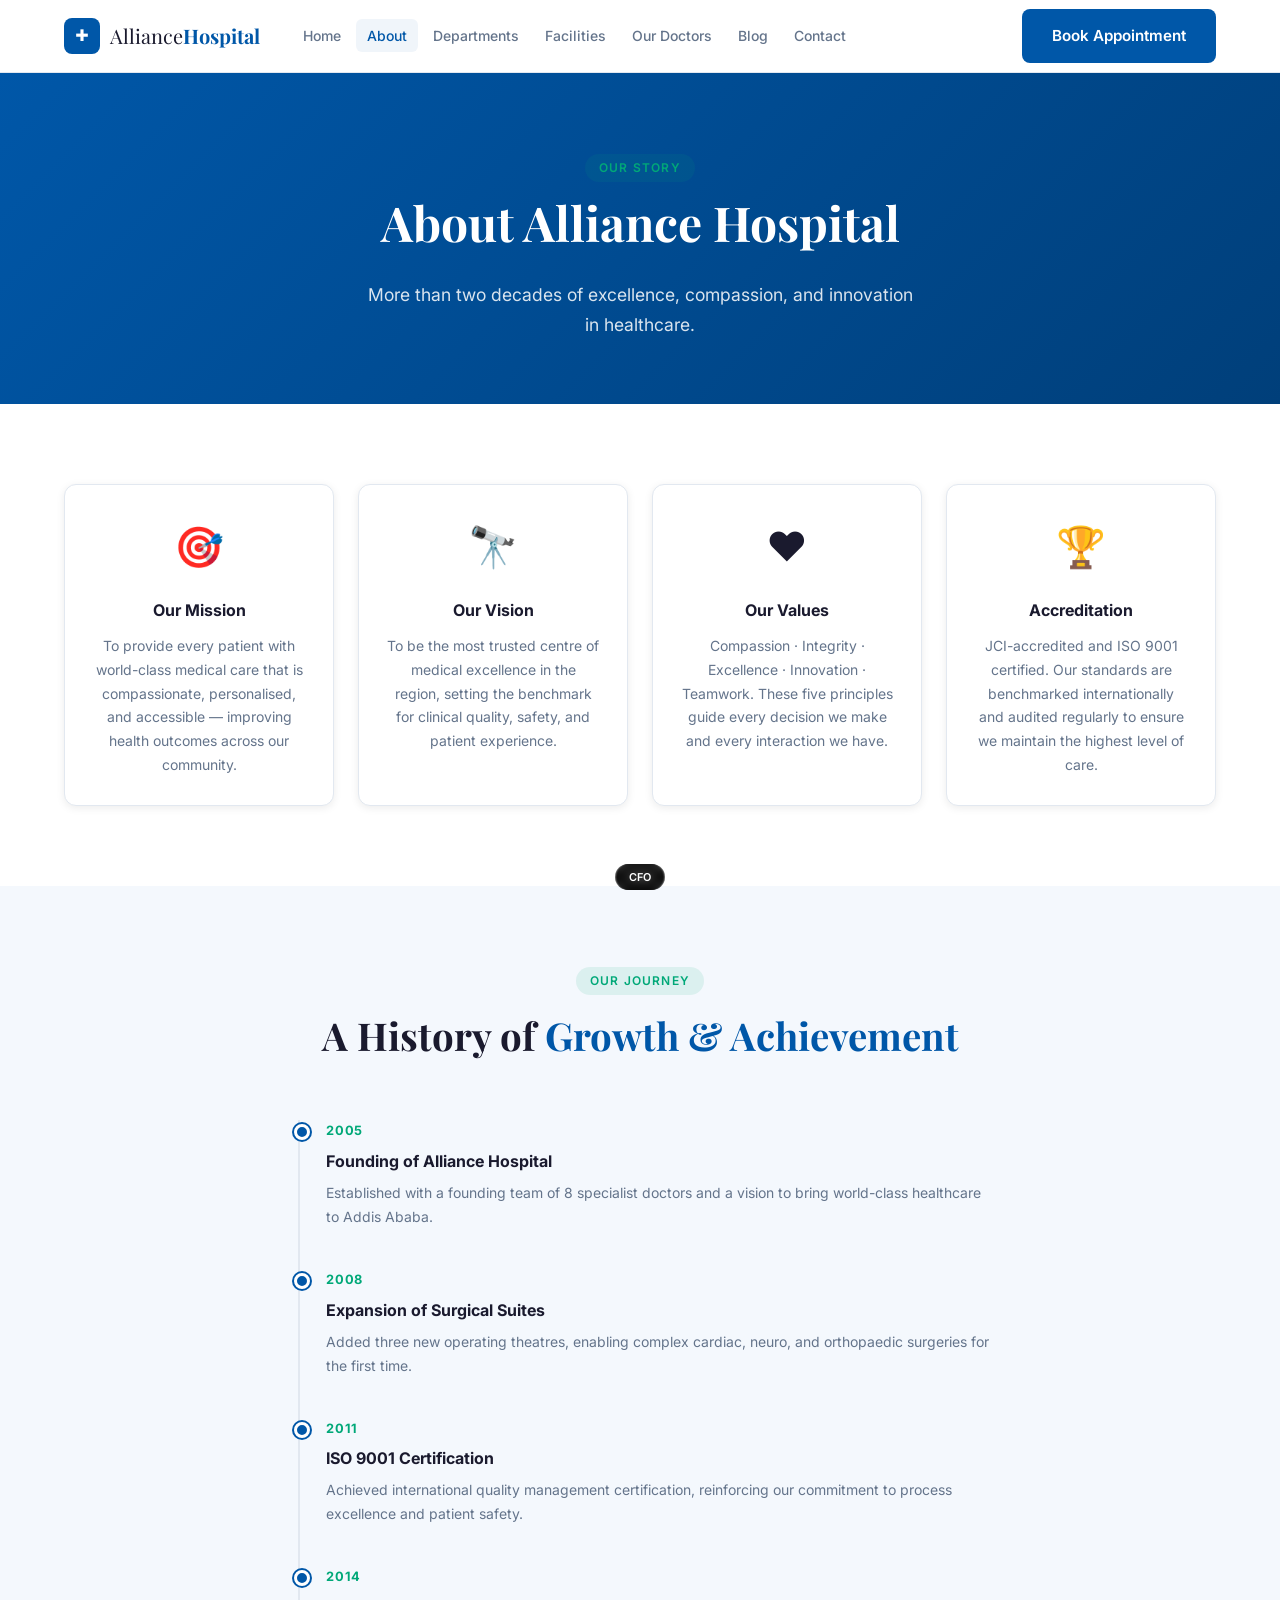
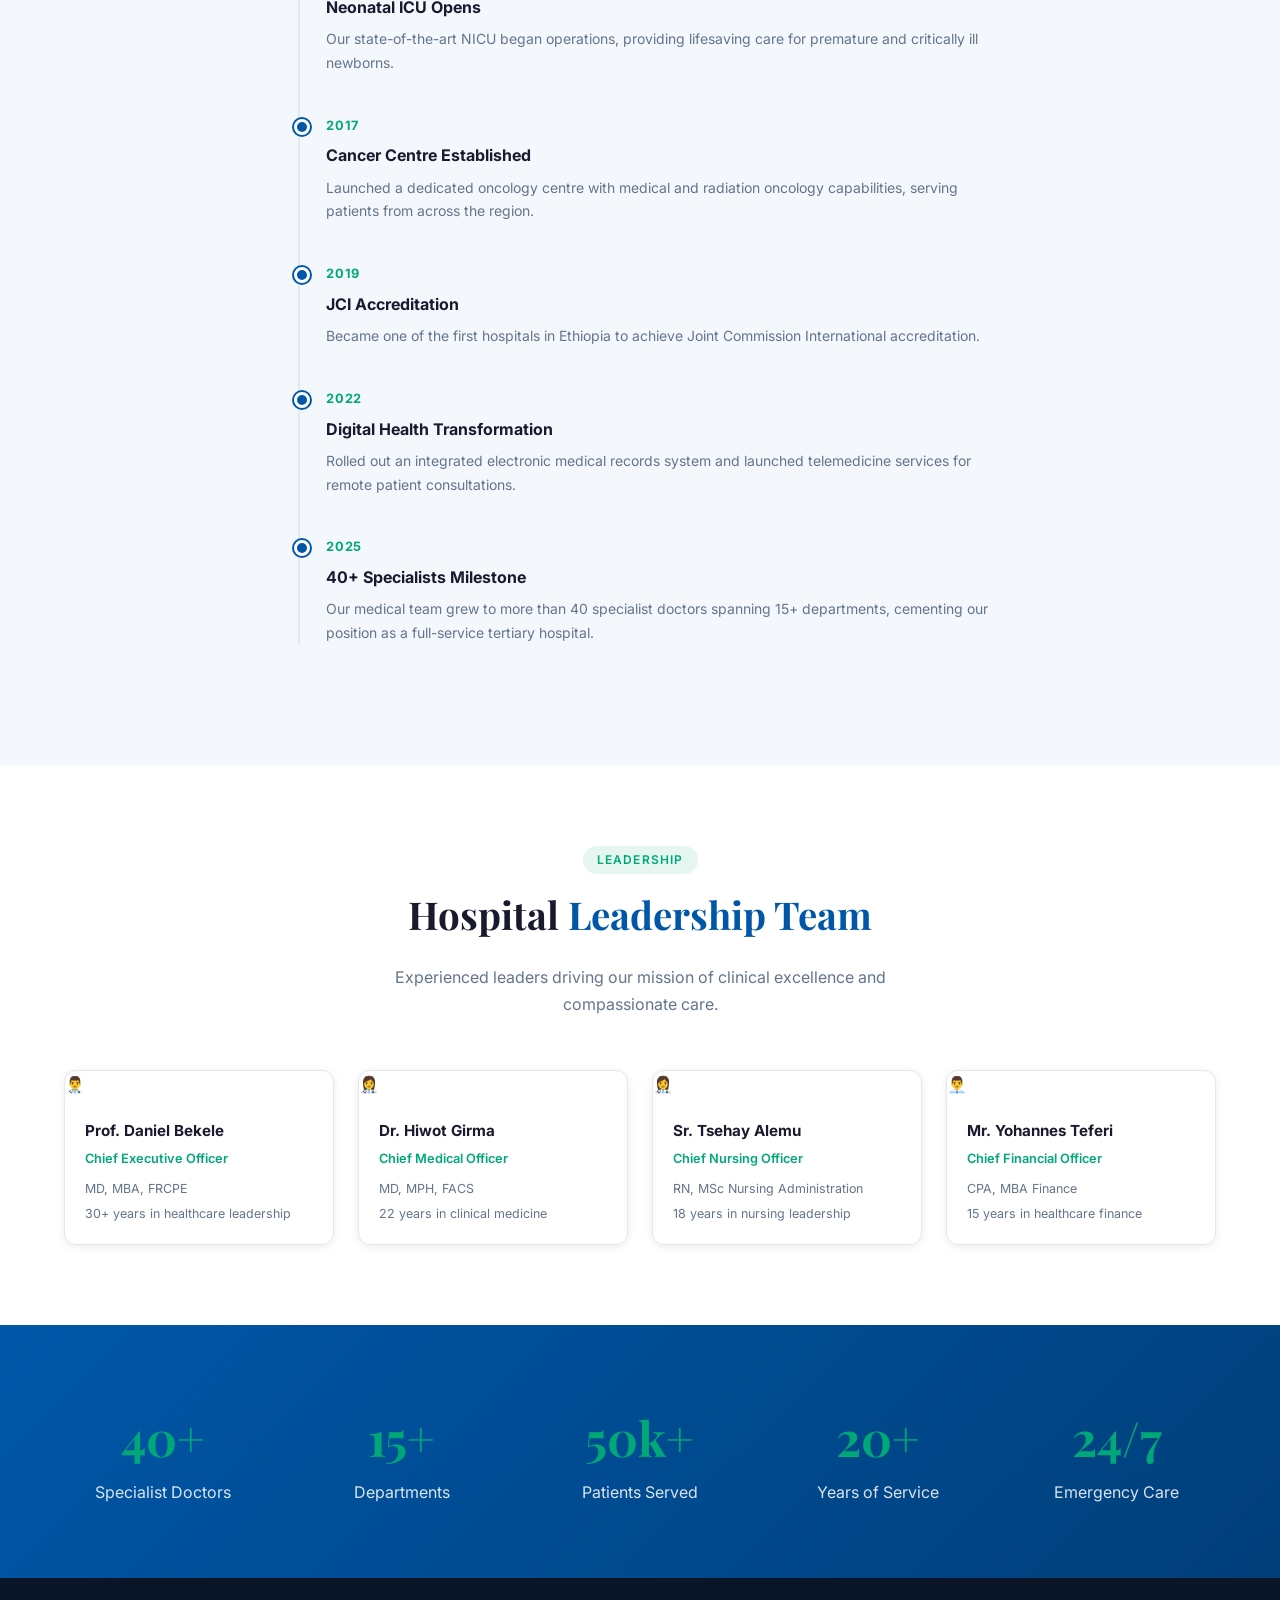
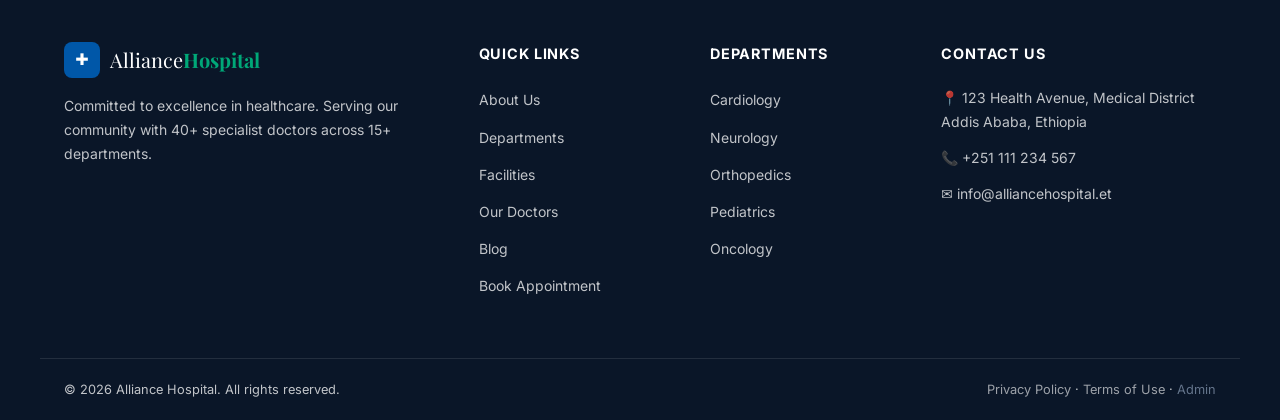
==== commit aa46bac3: "Add admin panel, equipment SVGs, announcements, and doctor photo uploads - admin.html + js/admin.js:" ====
--- a/about.html
+++ b/about.html
@@ -206,7 +206,7 @@
         <p>✉️ <a href="mailto:info@alliancehospital.et">info@alliancehospital.et</a></p>
       </div>
     </div>
-    <div class="footer-bottom"><div class="container"><p>&copy; 2026 Alliance Hospital. All rights reserved.</p><p><a href="#">Privacy Policy</a> · <a href="#">Terms of Use</a></p></div></div>
+    <div class="footer-bottom"><div class="container"><p>&copy; 2026 Alliance Hospital. All rights reserved.</p><p><a href="#">Privacy Policy</a> · <a href="#">Terms of Use</a> · <a href="admin.html" style="color:var(--clr-text-muted)">Admin</a></p></div></div>
   </footer>
 
   <script src="js/data.js"></script>
--- a/css/style.css
+++ b/css/style.css
@@ -936,3 +936,40 @@
   .hero-actions { flex-direction: column; }
   .doctors-grid { grid-template-columns: 1fr 1fr; }
 }
+
+/* ===== DOCTOR UPLOADED PHOTO ===== */
+.doctor-photo-img {
+  width: 100%;
+  height: 100%;
+  object-fit: cover;
+  object-position: center top;
+  display: block;
+}
+
+/* ===== ANNOUNCEMENT CARDS (public page) ===== */
+.ann-grid { display: flex; flex-direction: column; gap: 24px; }
+
+.ann-card {
+  background: #fff;
+  border-radius: var(--radius);
+  padding: 28px 32px;
+  box-shadow: var(--shadow-sm);
+  border: 1px solid var(--clr-border);
+  border-left: 4px solid var(--clr-primary);
+  transition: all var(--transition);
+}
+.ann-card:hover { box-shadow: var(--shadow-md); transform: translateX(3px); }
+.ann-card.ann-urgent { border-left-color: #e74c3c; background: #fff8f8; }
+
+.ann-card-header { display: flex; align-items: center; gap: 10px; flex-wrap: wrap; margin-bottom: 12px; }
+.ann-cat-badge {
+  font-size: .72rem; font-weight: 700; text-transform: uppercase; letter-spacing: .08em;
+  color: #fff; padding: 4px 12px; border-radius: 999px;
+}
+.ann-urgent-badge {
+  font-size: .75rem; font-weight: 700; color: #e74c3c;
+  background: rgba(231,76,60,.1); padding: 3px 10px; border-radius: 999px;
+}
+.ann-date { margin-left: auto; font-size: .8rem; color: var(--clr-text-muted); }
+.ann-title { font-family: var(--font-display); font-size: 1.2rem; margin-bottom: 10px; }
+.ann-body { font-size: .9rem; color: var(--clr-text-muted); line-height: 1.75; }
